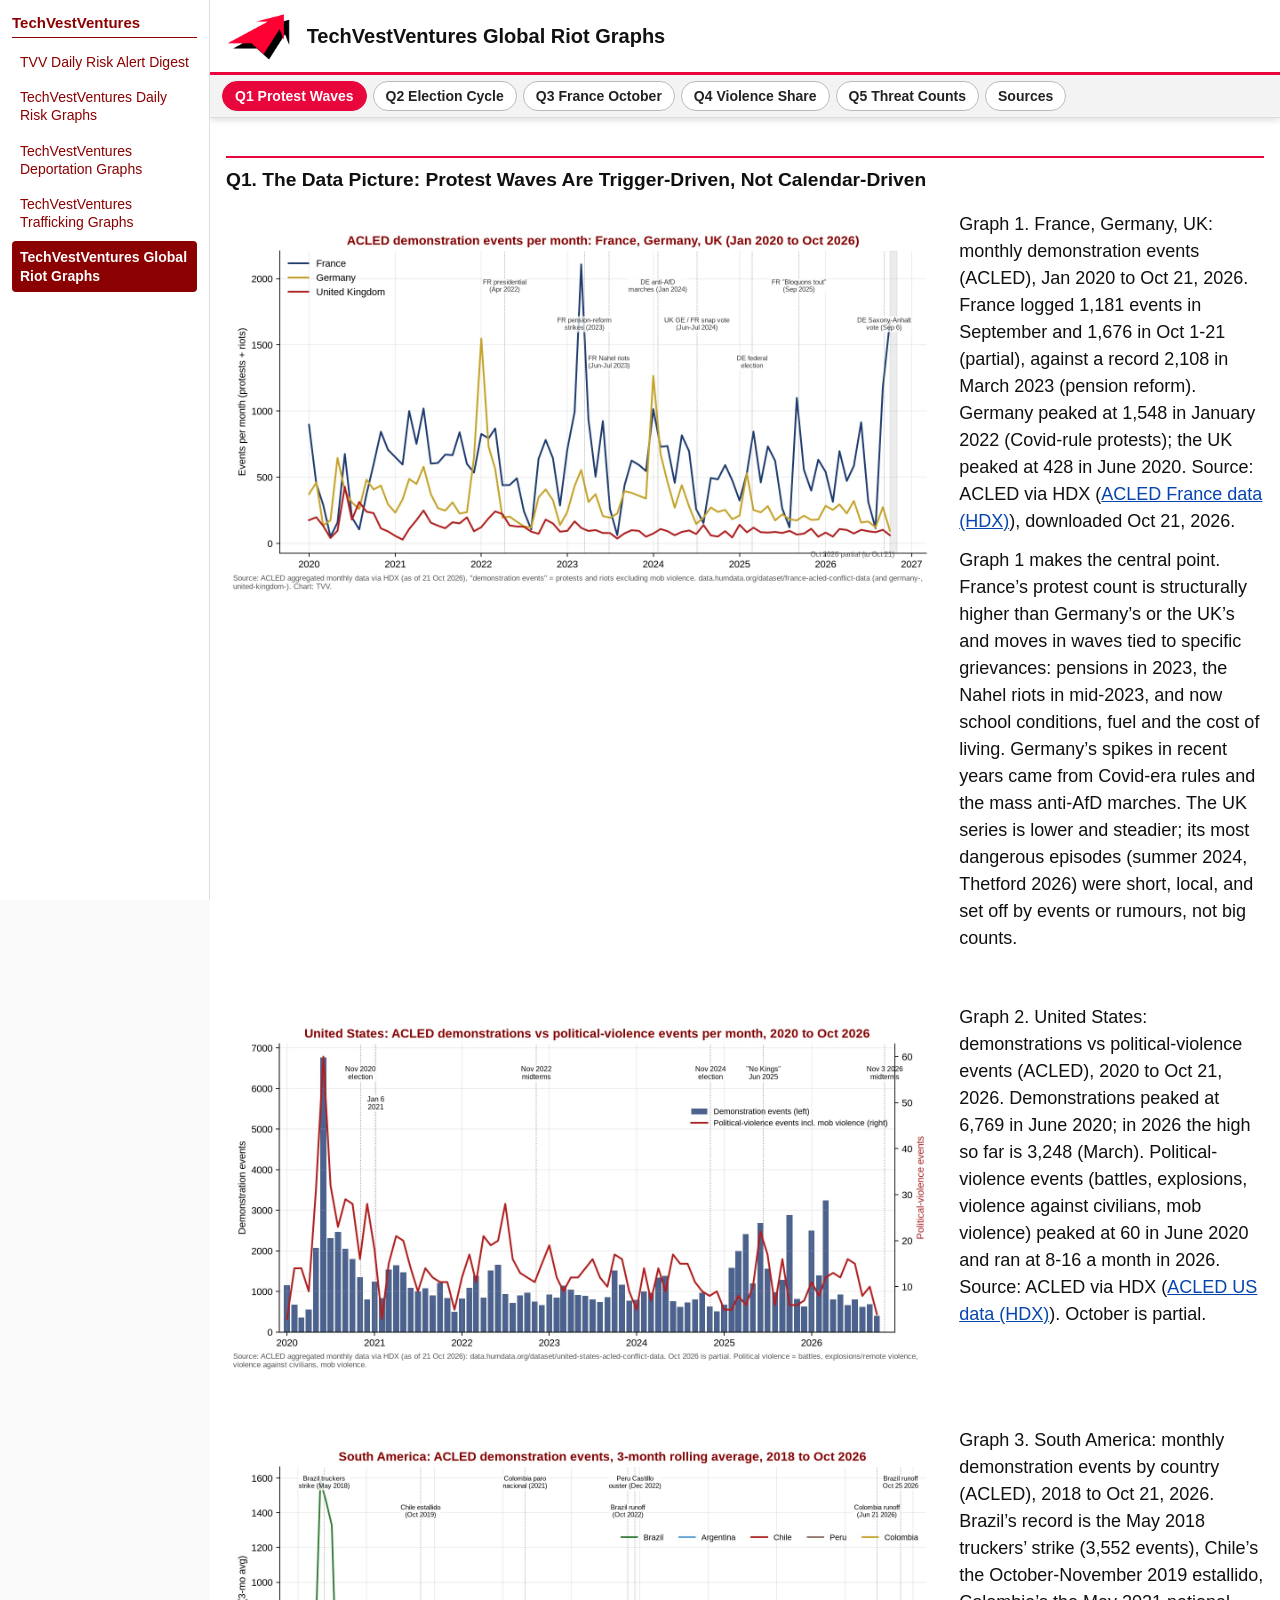
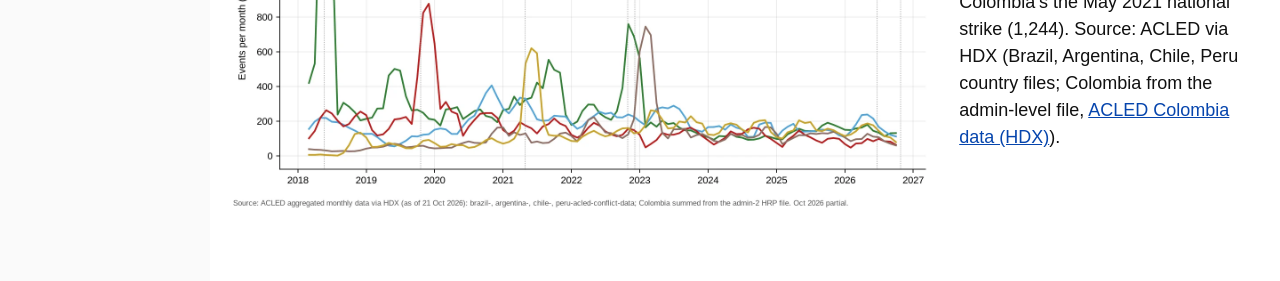
==== issues/Q1.html @ 65310188 "Initial Global Riot Graphs site (Oct 22 Political Violence Focus Study, G1-G10)" ====
<!doctype html><html lang="en"><head><meta charset="utf-8"><meta name="viewport" content="width=device-width,initial-scale=1"><title>TechVestVentures Global Riot Graphs — Q1</title><link rel="stylesheet" href="../assets/style.css"><script>if(!/[?&]raw/.test(location.search))location.replace("../index.html#Q1")</script></head><body><main id="issue"><h2 class="desk">Q1. The Data Picture: Protest Waves Are Trigger-Driven, Not Calendar-Driven</h2><figure class="g"><img src="img/G01.webp" alt="Graph 1" loading="lazy"><figcaption><p>Graph 1. France, Germany, UK: monthly demonstration events (ACLED), Jan 2020 to Oct 21, 2026. France logged 1,181 events in September and 1,676 in Oct 1-21 (partial), against a record 2,108 in March 2023 (pension reform). Germany peaked at 1,548 in January 2022 (Covid-rule protests); the UK peaked at 428 in June 2020. Source: ACLED via HDX (<a href="https://data.humdata.org/dataset/france-acled-conflict-data" target="_blank" rel="noopener">ACLED France data (HDX)</a>), downloaded Oct 21, 2026.</p><p>Graph 1 makes the central point. France’s protest count is structurally higher than Germany’s or the UK’s and moves in waves tied to specific grievances: pensions in 2023, the Nahel riots in mid-2023, and now school conditions, fuel and the cost of living. Germany’s spikes in recent years came from Covid-era rules and the mass anti-AfD marches. The UK series is lower and steadier; its most dangerous episodes (summer 2024, Thetford 2026) were short, local, and set off by events or rumours, not big counts.</p></figcaption></figure>
<figure class="g"><img src="img/G02.webp" alt="Graph 2" loading="lazy"><figcaption><p>Graph 2. United States: demonstrations vs political-violence events (ACLED), 2020 to Oct 21, 2026. Demonstrations peaked at 6,769 in June 2020; in 2026 the high so far is 3,248 (March). Political-violence events (battles, explosions, violence against civilians, mob violence) peaked at 60 in June 2020 and ran at 8-16 a month in 2026. Source: ACLED via HDX (<a href="https://data.humdata.org/dataset/united-states-acled-conflict-data" target="_blank" rel="noopener">ACLED US data (HDX)</a>). October is partial.</p></figcaption></figure>
<figure class="g"><img src="img/G03.webp" alt="Graph 3" loading="lazy"><figcaption><p>Graph 3. South America: monthly demonstration events by country (ACLED), 2018 to Oct 21, 2026. Brazil’s record is the May 2018 truckers’ strike (3,552 events), Chile’s the October-November 2019 estallido, Colombia’s the May 2021 national strike (1,244). Source: ACLED via HDX (Brazil, Argentina, Chile, Peru country files; Colombia from the admin-level file, <a href="https://data.humdata.org/dataset/colombia-acled-conflict-data" target="_blank" rel="noopener">ACLED Colombia data (HDX)</a>).</p></figcaption></figure></main></body></html>
---- assets/style.css ----
body{margin:0;font:16px/1.5 Arial,Helvetica,sans-serif;color:#111;background:#fafafa}
#top{position:sticky;top:0;z-index:9;background:#fff;box-shadow:0 2px 6px #0002}
header{border-bottom:3px solid #e8063c;display:flex;align-items:center;gap:14px;padding:8px 16px}
header img{height:56px}header h1{font-size:1.25rem;margin:0}
#tabs{display:flex;gap:6px;overflow-x:auto;white-space:nowrap;padding:6px 12px;background:#f3f3f3;border-bottom:1px solid #ddd;-webkit-overflow-scrolling:touch}
#tabs button{flex:0 0 auto;font:600 14px Arial,sans-serif;padding:6px 12px;border:1px solid #bbb;border-radius:16px;background:#fff;color:#222;cursor:pointer}
#tabs button[aria-selected=true]{background:#e8063c;border-color:#e8063c;color:#fff}
main{max-width:1040px;margin:0 auto;padding:16px;background:#fff}
main img{width:100%;max-width:1000px;height:auto;display:block;margin:14px auto}
a{color:#0645ad;text-decoration:underline}h2{border-top:2px solid #e8063c;padding-top:8px;margin-top:22px;font-size:1.2rem;font-weight:700;scroll-margin-top:130px}
main table{width:100%;border-collapse:collapse}main td{display:block;width:100%;padding:0}main td:empty{display:none}
ul.items{margin-left:24px;padding-left:1.1em}
.action-box{border:3px solid #e8063c;padding:10px 14px;margin:20px 0}ul.items li{margin:6px 0}
@media(max-width:600px){header img{height:40px}header h1{font-size:1rem}}
figure.g{margin:0 0 28px;padding:0}figure.g figcaption{font-size:15px;margin:4px 6px}figure.g .t{font-weight:700}
figure.g .s{font-size:14px;word-break:break-all}ul.src li{margin:4px 0;word-break:break-all}
figure.g{display:grid;grid-template-columns:minmax(0,7fr) minmax(260px,3fr);gap:22px;align-items:start;margin:0 0 40px}
figure.g img{width:100%;height:auto;max-width:none}
figure.g figcaption{font-size:18px;line-height:1.5;margin:0}figure.g figcaption p{margin:0 0 12px}
figure.g figcaption .t{font-weight:700;display:block;margin-bottom:8px}
@media(max-width:1100px){figure.g{grid-template-columns:1fr}}
#tvvnav{position:fixed;left:0;top:0;bottom:0;width:210px;box-sizing:border-box;padding:14px 12px;background:#fff;border-right:1px solid #ddd;font-family:Arial,Helvetica,sans-serif;overflow-y:auto;z-index:20}
#tvvnav summary{font:700 15px Arial,sans-serif;color:#8B0000;list-style:none;cursor:default;border-bottom:1px solid #8B0000;padding-bottom:6px;margin-bottom:8px}
#tvvnav summary::-webkit-details-marker{display:none}
#tvvnav a,#tvvnav span{display:block;font-size:14px;padding:7px 8px;margin:3px 0;border-radius:4px;line-height:1.3}
#tvvnav a{color:#8B0000;text-decoration:none}#tvvnav a:hover{background:#f7e6e6;text-decoration:underline}
#tvvnav a.cur{background:#8B0000;color:#fff;font-weight:700}#tvvnav span.soon{color:#999;font-style:italic}
body{padding-left:210px}
@media(max-width:900px){body{padding-left:0}#tvvnav{position:static;width:auto;border-right:0;border-bottom:1px solid #ddd;padding:6px 12px}
#tvvnav summary{cursor:pointer;margin:0;border:0;padding:4px 0}#tvvnav summary::after{content:" \2630";float:right}}
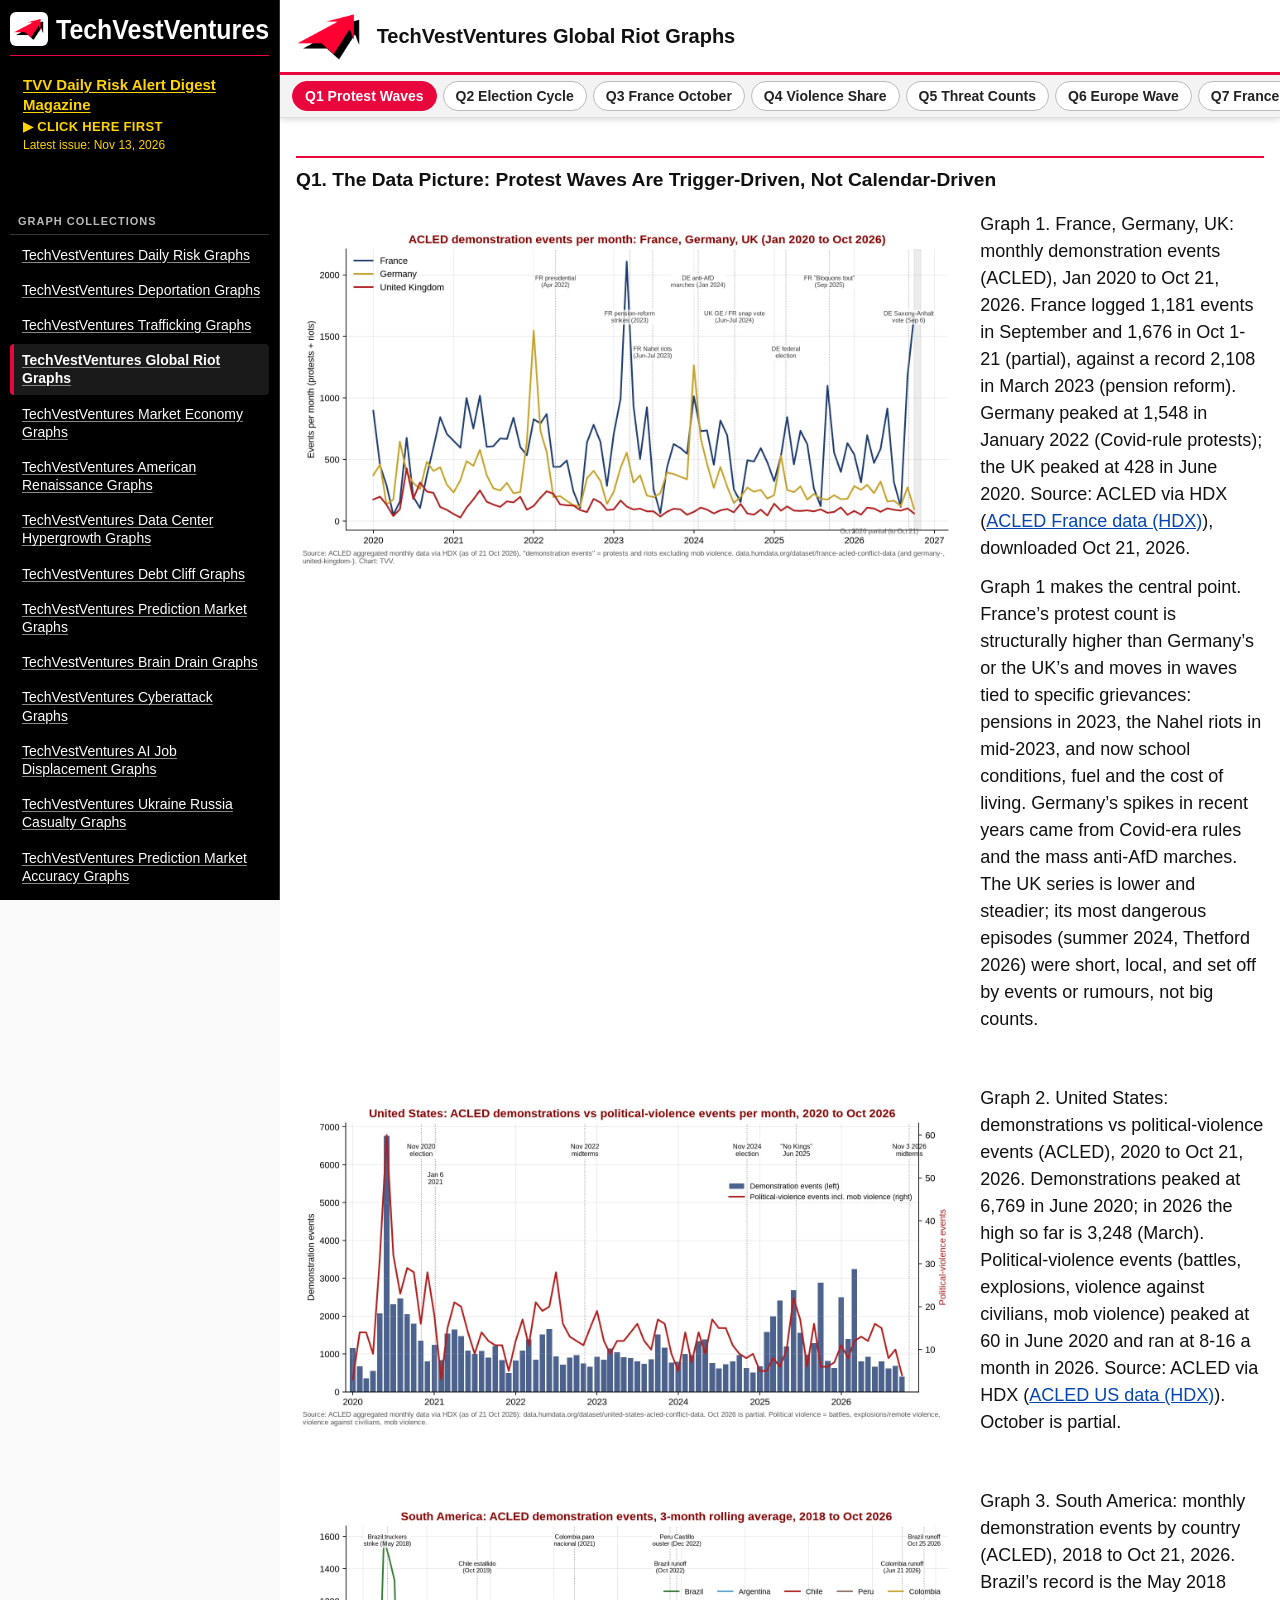
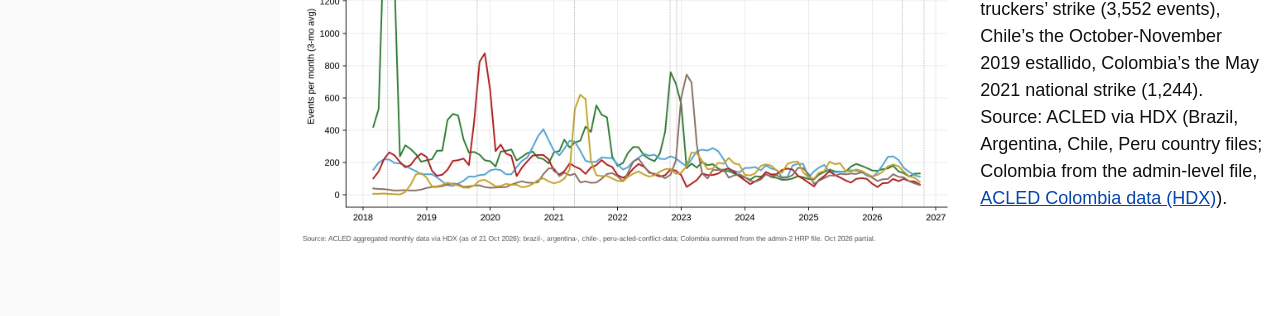
==== commit fb25b40a: "Add TVV Arrow favicon" ====
--- a/issues/Q1.html
+++ b/issues/Q1.html
@@ -1,3 +1,3 @@
-<!doctype html><html lang="en"><head><meta charset="utf-8"><meta name="viewport" content="width=device-width,initial-scale=1"><title>TechVestVentures Global Riot Graphs — Q1</title><link rel="stylesheet" href="../assets/style.css"><script>if(!/[?&]raw/.test(location.search))location.replace("../index.html#Q1")</script></head><body><main id="issue"><h2 class="desk">Q1. The Data Picture: Protest Waves Are Trigger-Driven, Not Calendar-Driven</h2><figure class="g"><img src="img/G01.webp" alt="Graph 1" loading="lazy"><figcaption><p>Graph 1. France, Germany, UK: monthly demonstration events (ACLED), Jan 2020 to Oct 21, 2026. France logged 1,181 events in September and 1,676 in Oct 1-21 (partial), against a record 2,108 in March 2023 (pension reform). Germany peaked at 1,548 in January 2022 (Covid-rule protests); the UK peaked at 428 in June 2020. Source: ACLED via HDX (<a href="https://data.humdata.org/dataset/france-acled-conflict-data" target="_blank" rel="noopener">ACLED France data (HDX)</a>), downloaded Oct 21, 2026.</p><p>Graph 1 makes the central point. France’s protest count is structurally higher than Germany’s or the UK’s and moves in waves tied to specific grievances: pensions in 2023, the Nahel riots in mid-2023, and now school conditions, fuel and the cost of living. Germany’s spikes in recent years came from Covid-era rules and the mass anti-AfD marches. The UK series is lower and steadier; its most dangerous episodes (summer 2024, Thetford 2026) were short, local, and set off by events or rumours, not big counts.</p></figcaption></figure>
+<!doctype html><html lang="en"><head><meta charset="utf-8"><meta name="viewport" content="width=device-width,initial-scale=1"><title>TechVestVentures Global Riot Graphs — Q1</title><link rel="icon" href="../assets/favicon.svg" type="image/svg+xml"><link rel="icon" href="../assets/favicon-32.png" sizes="32x32" type="image/png"><link rel="apple-touch-icon" href="../assets/apple-touch-icon.png"><link rel="stylesheet" href="../assets/style.css"><script>if(!/[?&]raw/.test(location.search))location.replace("../index.html#Q1")</script></head><body><main id="issue"><h2 class="desk">Q1. The Data Picture: Protest Waves Are Trigger-Driven, Not Calendar-Driven</h2><figure class="g"><img src="img/G01.webp" alt="Graph 1" loading="lazy"><figcaption><p>Graph 1. France, Germany, UK: monthly demonstration events (ACLED), Jan 2020 to Oct 21, 2026. France logged 1,181 events in September and 1,676 in Oct 1-21 (partial), against a record 2,108 in March 2023 (pension reform). Germany peaked at 1,548 in January 2022 (Covid-rule protests); the UK peaked at 428 in June 2020. Source: ACLED via HDX (<a href="https://data.humdata.org/dataset/france-acled-conflict-data" target="_blank" rel="noopener">ACLED France data (HDX)</a>), downloaded Oct 21, 2026.</p><p>Graph 1 makes the central point. France’s protest count is structurally higher than Germany’s or the UK’s and moves in waves tied to specific grievances: pensions in 2023, the Nahel riots in mid-2023, and now school conditions, fuel and the cost of living. Germany’s spikes in recent years came from Covid-era rules and the mass anti-AfD marches. The UK series is lower and steadier; its most dangerous episodes (summer 2024, Thetford 2026) were short, local, and set off by events or rumours, not big counts.</p></figcaption></figure>
 <figure class="g"><img src="img/G02.webp" alt="Graph 2" loading="lazy"><figcaption><p>Graph 2. United States: demonstrations vs political-violence events (ACLED), 2020 to Oct 21, 2026. Demonstrations peaked at 6,769 in June 2020; in 2026 the high so far is 3,248 (March). Political-violence events (battles, explosions, violence against civilians, mob violence) peaked at 60 in June 2020 and ran at 8-16 a month in 2026. Source: ACLED via HDX (<a href="https://data.humdata.org/dataset/united-states-acled-conflict-data" target="_blank" rel="noopener">ACLED US data (HDX)</a>). October is partial.</p></figcaption></figure>
 <figure class="g"><img src="img/G03.webp" alt="Graph 3" loading="lazy"><figcaption><p>Graph 3. South America: monthly demonstration events by country (ACLED), 2018 to Oct 21, 2026. Brazil’s record is the May 2018 truckers’ strike (3,552 events), Chile’s the October-November 2019 estallido, Colombia’s the May 2021 national strike (1,244). Source: ACLED via HDX (Brazil, Argentina, Chile, Peru country files; Colombia from the admin-level file, <a href="https://data.humdata.org/dataset/colombia-acled-conflict-data" target="_blank" rel="noopener">ACLED Colombia data (HDX)</a>).</p></figcaption></figure></main></body></html>
--- a/assets/style.css
+++ b/assets/style.css
@@ -10,7 +10,7 @@
 a{color:#0645ad;text-decoration:underline}h2{border-top:2px solid #e8063c;padding-top:8px;margin-top:22px;font-size:1.2rem;font-weight:700;scroll-margin-top:130px}
 main table{width:100%;border-collapse:collapse}main td{display:block;width:100%;padding:0}main td:empty{display:none}
 ul.items{margin-left:24px;padding-left:1.1em}
-.action-box{border:3px solid #e8063c;padding:10px 14px;margin:20px 0}ul.items li{margin:6px 0}
+.action-box{border:3px solid #e8063c;padding:10px 14px;margin:20px 0}a.risk-center{font-weight:700;color:#C00000}.rc-header{font-size:.9rem;color:#1a1a1a;border-bottom:2px solid #C9A227;padding-bottom:6px;margin:0 0 12px}ul.items li{margin:6px 0}
 @media(max-width:600px){header img{height:40px}header h1{font-size:1rem}}
 figure.g{margin:0 0 28px;padding:0}figure.g figcaption{font-size:15px;margin:4px 6px}figure.g .t{font-weight:700}
 figure.g .s{font-size:14px;word-break:break-all}ul.src li{margin:4px 0;word-break:break-all}
@@ -19,12 +19,39 @@
 figure.g figcaption{font-size:18px;line-height:1.5;margin:0}figure.g figcaption p{margin:0 0 12px}
 figure.g figcaption .t{font-weight:700;display:block;margin-bottom:8px}
 @media(max-width:1100px){figure.g{grid-template-columns:1fr}}
-#tvvnav{position:fixed;left:0;top:0;bottom:0;width:210px;box-sizing:border-box;padding:14px 12px;background:#fff;border-right:1px solid #ddd;font-family:Arial,Helvetica,sans-serif;overflow-y:auto;z-index:20}
-#tvvnav summary{font:700 15px Arial,sans-serif;color:#8B0000;list-style:none;cursor:default;border-bottom:1px solid #8B0000;padding-bottom:6px;margin-bottom:8px}
+figure.g.w{display:grid;grid-template-columns:minmax(0,7fr) minmax(260px,3fr);gap:22px;align-items:start;margin:0 0 40px}
+figure.g.w img{width:100%;height:auto;max-width:none}
+figure.g.w figcaption{font-size:18px;line-height:1.5;margin:0}figure.g.w figcaption p{margin:0 0 12px}
+figure.g.w figcaption .t{font-weight:700;display:block;margin-bottom:8px}
+.wk{border-left:4px solid #8B0000;background:#faf3f3;padding:10px 14px;margin:0 0 24px;font-size:17px;line-height:1.5}
+figure.g.w ul{margin:0 0 12px;padding-left:1.1em;font-size:16px}figure.g.w li{margin:4px 0}figure.g.w p.nt{font-size:15px;color:#444}
+@media(max-width:1100px){figure.g.w{grid-template-columns:1fr}}
+#tvvnav{position:fixed;left:0;top:0;bottom:0;width:280px;box-sizing:border-box;padding:12px 10px;background:#000;color:#fff;border-right:1px solid #333;font-family:Arial,Helvetica,sans-serif;overflow-y:auto;z-index:20}
+#tvvnav summary{list-style:none;cursor:default;display:flex;align-items:center;gap:8px;border-bottom:1px solid #e8063c;padding-bottom:9px;margin-bottom:10px}
 #tvvnav summary::-webkit-details-marker{display:none}
-#tvvnav a,#tvvnav span{display:block;font-size:14px;padding:7px 8px;margin:3px 0;border-radius:4px;line-height:1.3}
-#tvvnav a{color:#8B0000;text-decoration:none}#tvvnav a:hover{background:#f7e6e6;text-decoration:underline}
-#tvvnav a.cur{background:#8B0000;color:#fff;font-weight:700}#tvvnav span.soon{color:#999;font-style:italic}
-body{padding-left:210px}
-@media(max-width:900px){body{padding-left:0}#tvvnav{position:static;width:auto;border-right:0;border-bottom:1px solid #ddd;padding:6px 12px}
-#tvvnav summary{cursor:pointer;margin:0;border:0;padding:4px 0}#tvvnav summary::after{content:" \2630";float:right}}+#tvvnav .mark{flex:0 0 auto;width:38px;height:34px;background:#fff;border-radius:6px;display:flex;align-items:center;justify-content:center}
+#tvvnav .mark img{width:32px;height:auto;display:block}
+#tvvnav .word{flex:1 1 auto;min-width:0;height:32px;display:block}
+#tvvnav a,#tvvnav span.soon{display:block;font-size:14px;padding:7px 8px;margin:3px 0;border-radius:4px;line-height:1.3;border-left:4px solid transparent}
+#tvvnav a{color:#fff;text-decoration:underline;text-decoration-color:#888;text-underline-offset:2px}
+#tvvnav a:hover,#tvvnav a:focus{background:#222;text-decoration-color:#fff}
+#tvvnav a.cur{font-weight:700;border-left-color:#e8063c;background:#1a1a1a}
+#tvvnav span.soon{color:#888;font-style:italic}
+#tvvnav a.mag{background:#ffd400;color:#000;font-weight:700;font-size:15px;text-decoration:none;border-left:4px solid #ffd400;padding:9px 9px 8px;margin-bottom:10px}
+#tvvnav a.mag:hover,#tvvnav a.mag:focus{background:#ffe766}
+#tvvnav a.mag.cur{border-left-color:#e8063c}
+#tvvnav a.mag .t{text-decoration:underline;text-underline-offset:2px}
+#tvvnav a.mag .cta{display:block;margin-top:5px;font-size:13px;font-weight:700;text-transform:uppercase;letter-spacing:.3px}
+#tvvnav a.mag .sub{display:block;font-size:12px;font-weight:400;margin-top:2px}
+#tvvnav a.mag:not(.cur){background:transparent;color:#ffd400;border-left:4px solid transparent}
+#tvvnav a.mag:not(.cur):hover,#tvvnav a.mag:not(.cur):focus{background:#1a1a1a}
+#tvvnav .sp2{height:2.6em}#tvvnav .sp5{height:6.5em}
+#tvvnav .grp{font-size:11px;font-weight:700;letter-spacing:1px;text-transform:uppercase;color:#bbb;padding:0 8px 4px;margin:0 0 4px;border-bottom:1px solid #333}
+#tvvnav .grp.gold{color:#ffd400;border-bottom-color:#5a4b00}
+#tvvnav a.ess{color:#ffd400;font-weight:700;text-decoration-color:#8a7300}
+#tvvnav a.ess:hover,#tvvnav a.ess:focus{background:#1a1a1a;text-decoration-color:#ffd400}
+#tvvnav a.ess.cur{background:#ffd400;color:#000;border-left-color:#e8063c;text-decoration:none}
+body{padding-left:280px}
+@media(max-width:900px){body{padding-left:0}#tvvnav{position:static;width:auto;border-right:0;border-bottom:2px solid #e8063c;padding:8px 12px}
+#tvvnav summary{cursor:pointer;margin:0;border:0;padding:2px 0}#tvvnav .word{max-width:250px}
+#tvvnav summary::after{content:"\2630";color:#fff;font-size:22px;margin-left:auto;padding-left:8px}}
